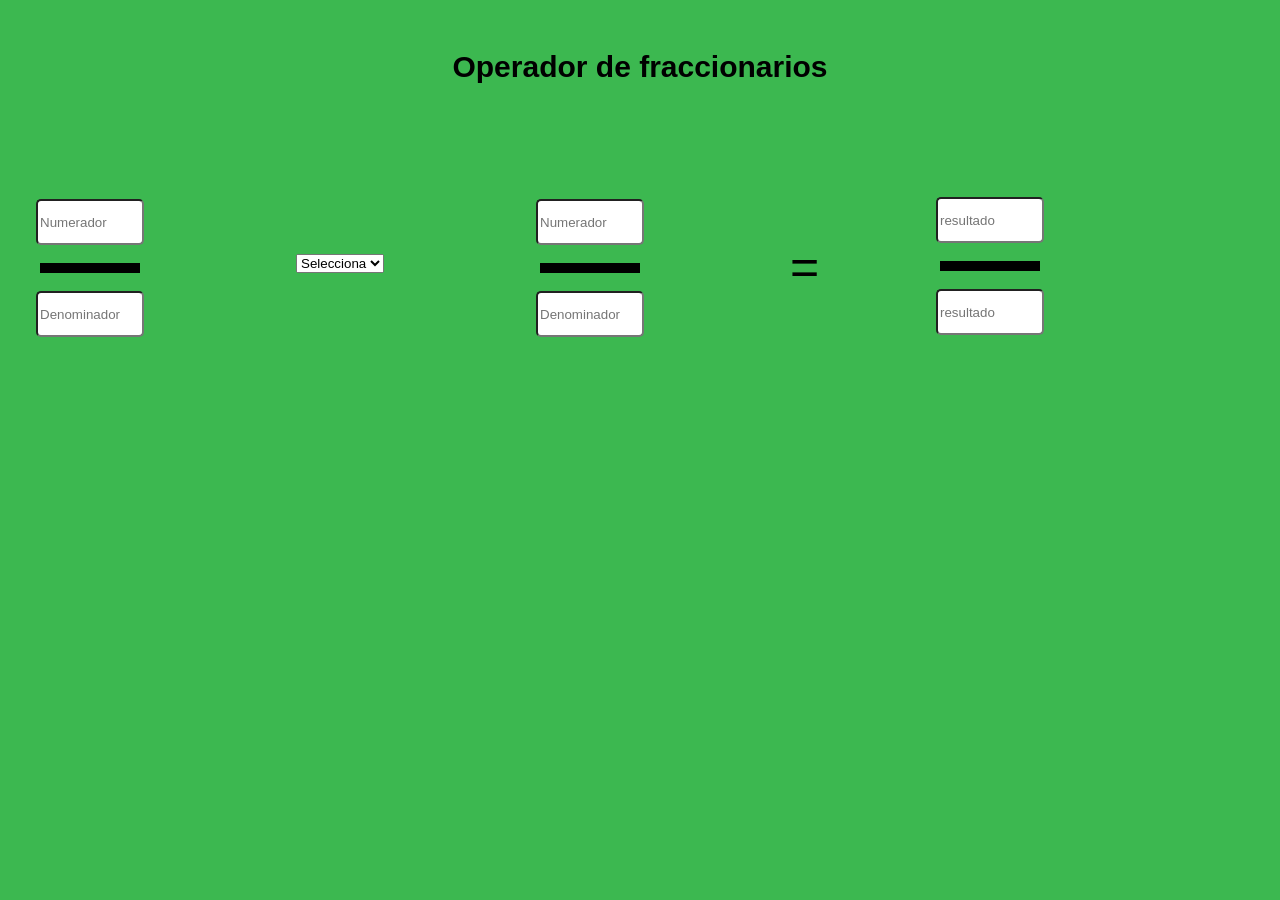
==== index.html @ b9c9398b "se agrega el proyecto o trabajo #1 de matematicas sobre la calculadora de fracciones" ====
<!DOCTYPE html>
<html lang="es">
<head>
    <meta charset="UTF-8">
    <meta name="viewport" content="width=device-width, initial-scale=1.0">
    <title>Fraccionarios</title>
    <link rel="stylesheet" href="stilo.css">
    <script src="java.js" defer></script> 
</head>
<body>

    <header id="titulo">
        <p class="letras">Operador de fraccionarios</p>
    </header>
    <br><br><br>

    <!-- Contenedor principal de la aplicación -->
    <nav class="contenedor-operacion">
       
        <!-- Fracción 1 -->
        <div class="fraccion">
            <input id="num1" class="numerador1" type="number" placeholder="Numerador"> 
            <br>
            <div class="linea-division"></div>
            <br>
            <input id="den1" class="denominador1" type="number" placeholder="Denominador">
        </div>

        <!-- Fracción 2 -->
        <div class="fraccion1">
            <input id="num2" class="numerador2" type="number" placeholder="Numerador"> 
            <br>
            <div class="linea-division"></div>
            <br>
            <input id="den2" class="denominador2" type="number" placeholder="Denominador">
        </div>

        <!-- Selector de operaciones -->
        <div class="contenedor-opciones">
            <!-- Agregamos id y el evento onchange para ejecutar la función -->
            <select id="operacion" onchange="ejecutarOperacion()">
                <option value="null">Selecciona</option>
                <option value="suma">Sumar</option>
                <option value="resta">Restar</option>
                <option value="multiplicar">Multiplicar</option>
                <option value="dividir">Dividir</option>
            </select>
        </div>

        <div class="signo">=</div>

        <!-- Cajas de resultado final -->
        <div class="fraccion2">
            <input id="resNum" class="numerador1" type="number" placeholder="resultado" readonly>
            <br>
            <div class="linea-division"></div>
            <br>
            <input id="resDen" class="denominador1" type="number" placeholder="resultado" readonly>
        </div>
        
    </nav>
    
</body>
</html>
---- stilo.css ----
body { 
    background-color: rgb(60, 184, 80); 
    font-family: Verdana, Geneva, Tahoma, sans-serif; 
    margin: 0;
    display: flex;
    flex-direction: column;
    align-items: center;
    padding: 20px;
}



/* .contenedor-operacion{
    display: flexbox;
    justify-content: center;
    align-items: center;
    flex-direction: column;

} */


.letras{
    font-size: 30px;
    font-weight: bold;
    font-family: Verdana, Geneva, Tahoma, sans-serif;
}




.fraccion{
    width: 200px;
    height:200px;
   
     display: flex;
    justify-content: center;
    align-items: center;
    flex-direction: column;
    margin-left: -200px;
   
   
}

.numerador1{
width: 100px;
height: 40px;
border-radius: 5px;
}


.linea-division{
    width: 100px;
    height: 10px;
    background-color: black;
}


.denominador1{
    width: 100px;
    height: 40px;
    border-radius: 5px;
}

.fraccion1{
     width: 200px;
    height:200px;
    
     display: flex;
    margin-left: 300px ;
    margin-top: -200px;
    justify-content: center;
    align-items: center;
    flex-direction: column;
   

}


.numerador2{
width: 100px;
height: 40px;
border-radius: 5px;
}


/* .linea-division{
    width: 100px;
    height: 10px;
    background-color: black;
} */


.denominador2{
    width: 100px;
    height: 40px;
    border-radius: 5px;
}







.contenedor-opciones{
    width: 100px;
    height: 50px;
    
    margin-top: -130px;
    margin-left: 100px;
    display: flex;
    justify-content: center;
    align-items: center;
    flex-direction: column;
}


.signo{
    font-size: 50px;
    color: black;
    margin-top: -50px;
    margin-left: 600px;
}


.fraccion2{
     width: 200px;
    height:200px;

     display: flex;
      
    margin-left: 700px ;
    margin-top: -130px;
    justify-content: center;
    align-items: center;
    flex-direction: column;
}
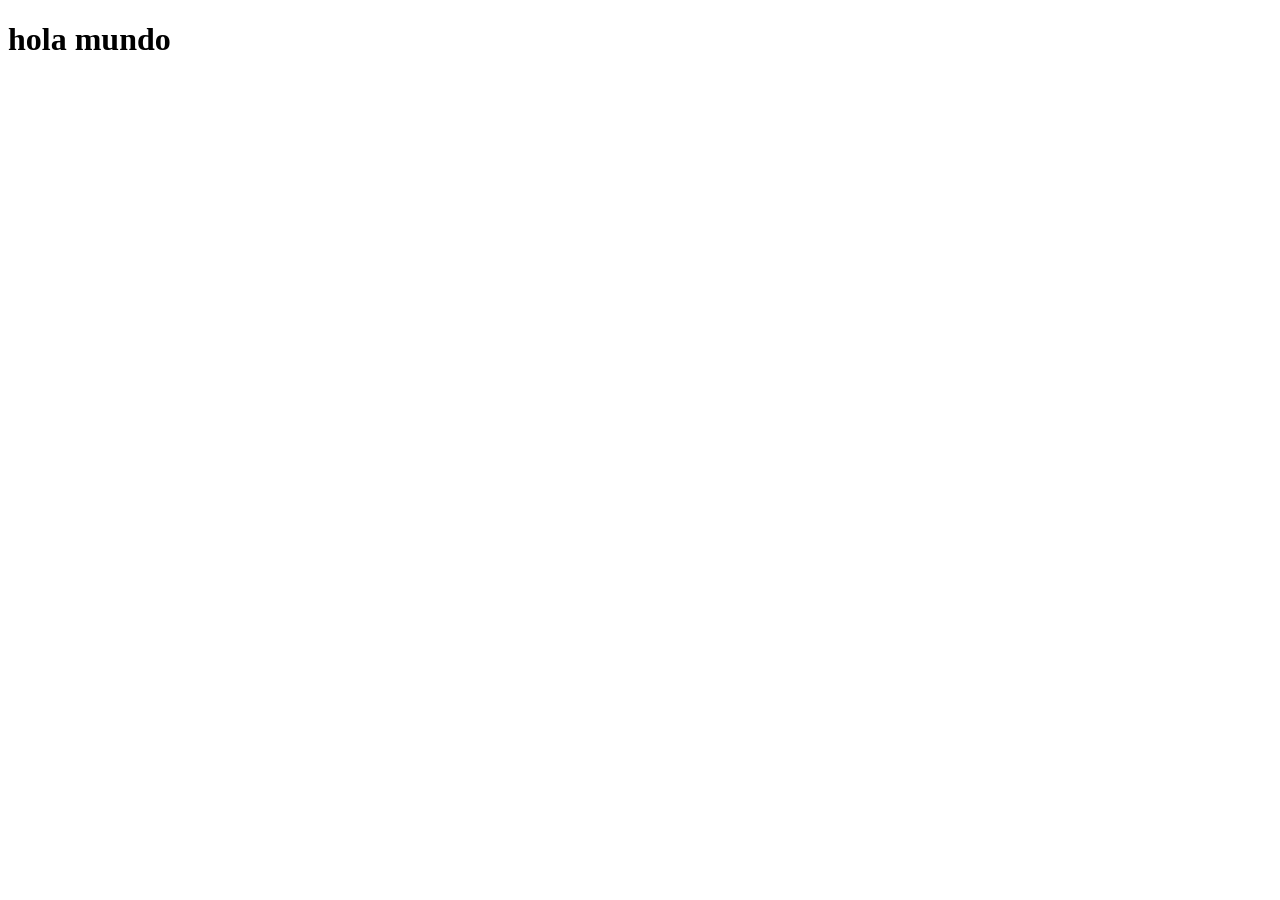
==== commit 0473de73: "hola" ====
--- a/index.html
+++ b/index.html
@@ -1,64 +1,11 @@
 <!DOCTYPE html>
-<html lang="es">
+<html lang="en">
 <head>
     <meta charset="UTF-8">
     <meta name="viewport" content="width=device-width, initial-scale=1.0">
-    <title>Fraccionarios</title>
-    <link rel="stylesheet" href="stilo.css">
-    <script src="java.js" defer></script> 
+    <title>Document</title>
 </head>
 <body>
-
-    <header id="titulo">
-        <p class="letras">Operador de fraccionarios</p>
-    </header>
-    <br><br><br>
-
-    <!-- Contenedor principal de la aplicación -->
-    <nav class="contenedor-operacion">
-       
-        <!-- Fracción 1 -->
-        <div class="fraccion">
-            <input id="num1" class="numerador1" type="number" placeholder="Numerador"> 
-            <br>
-            <div class="linea-division"></div>
-            <br>
-            <input id="den1" class="denominador1" type="number" placeholder="Denominador">
-        </div>
-
-        <!-- Fracción 2 -->
-        <div class="fraccion1">
-            <input id="num2" class="numerador2" type="number" placeholder="Numerador"> 
-            <br>
-            <div class="linea-division"></div>
-            <br>
-            <input id="den2" class="denominador2" type="number" placeholder="Denominador">
-        </div>
-
-        <!-- Selector de operaciones -->
-        <div class="contenedor-opciones">
-            <!-- Agregamos id y el evento onchange para ejecutar la función -->
-            <select id="operacion" onchange="ejecutarOperacion()">
-                <option value="null">Selecciona</option>
-                <option value="suma">Sumar</option>
-                <option value="resta">Restar</option>
-                <option value="multiplicar">Multiplicar</option>
-                <option value="dividir">Dividir</option>
-            </select>
-        </div>
-
-        <div class="signo">=</div>
-
-        <!-- Cajas de resultado final -->
-        <div class="fraccion2">
-            <input id="resNum" class="numerador1" type="number" placeholder="resultado" readonly>
-            <br>
-            <div class="linea-division"></div>
-            <br>
-            <input id="resDen" class="denominador1" type="number" placeholder="resultado" readonly>
-        </div>
-        
-    </nav>
-    
+    <h1>hola mundo</h1>
 </body>
-</html>
+</html>
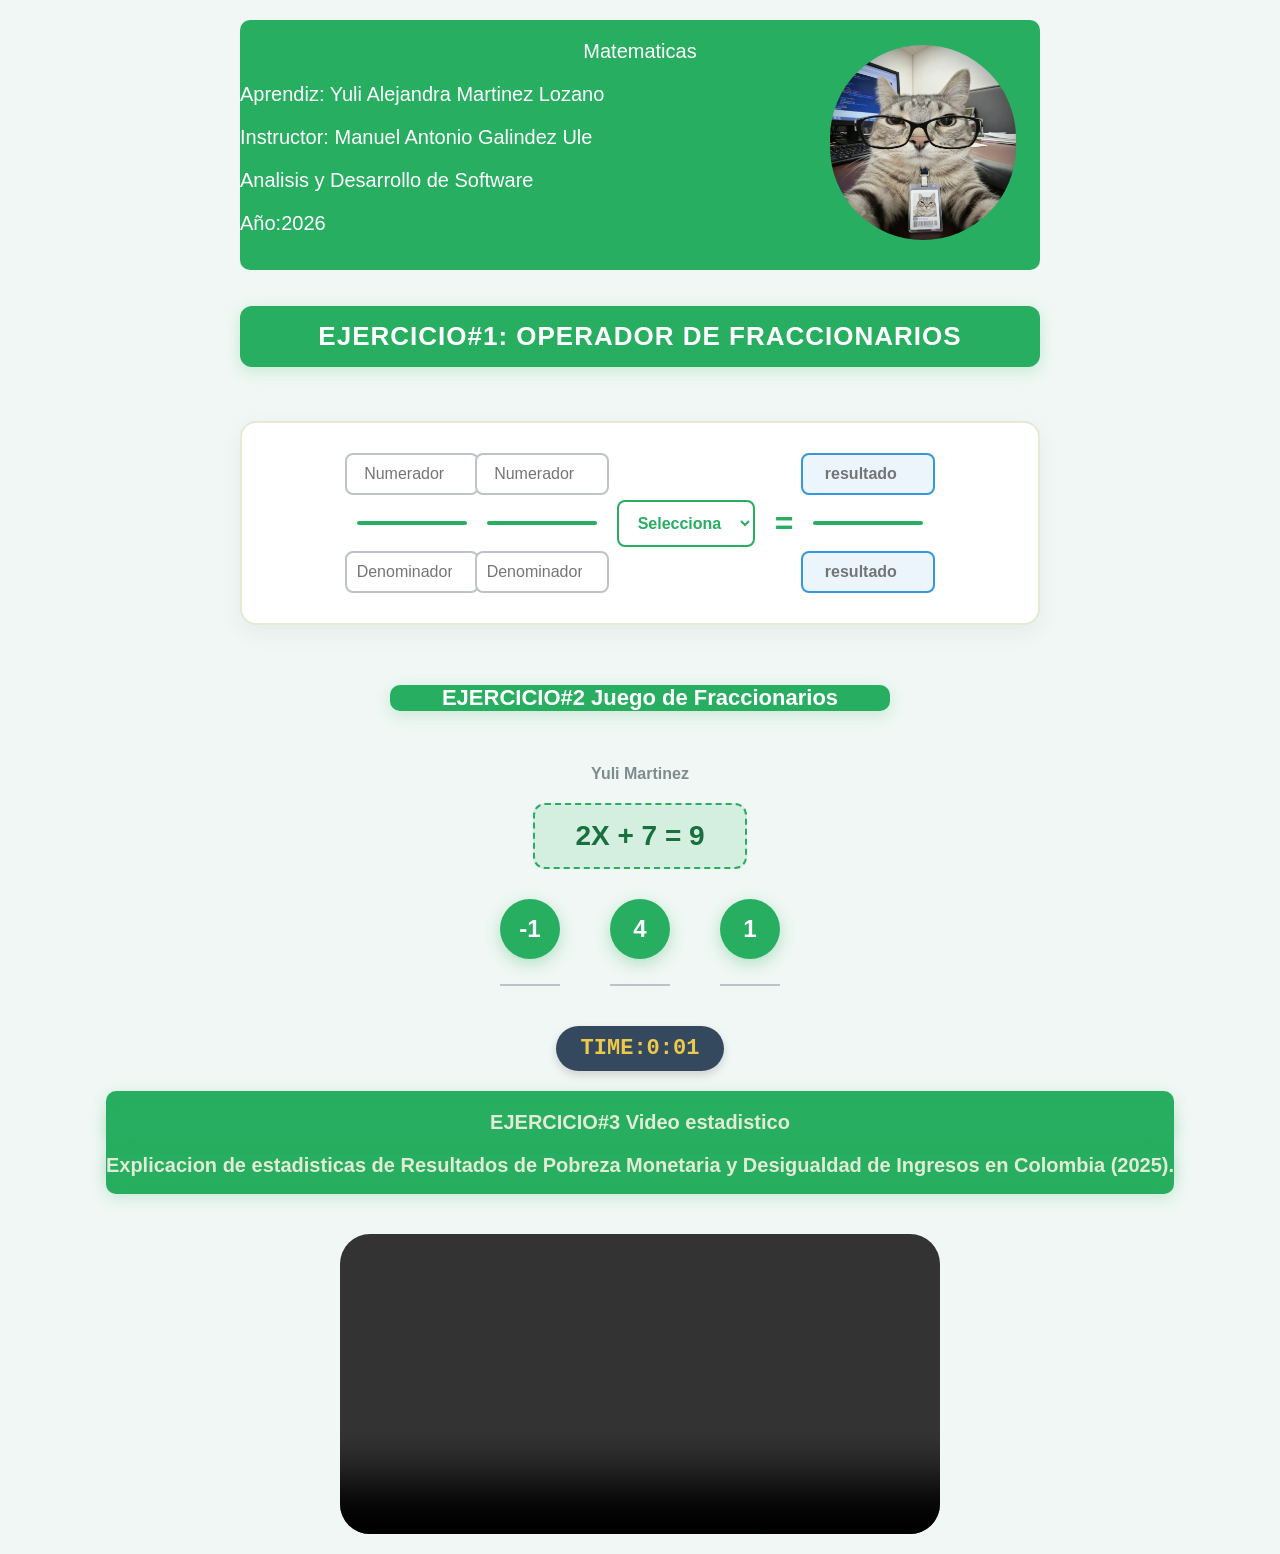
==== commit bced143a: "Cambios" ====
--- a/index.html
+++ b/index.html
@@ -3,9 +3,116 @@
 <head>
     <meta charset="UTF-8">
     <meta name="viewport" content="width=device-width, initial-scale=1.0">
-    <title>Document</title>
+    <title>Matematicas</title>
+    <link rel="stylesheet" href="style.css">
+    <script src="java.js"></script>
 </head>
 <body>
-    <h1>hola mundo</h1>
+
+    <nav id="auto">
+       <center><p>Matematicas</p></center>
+        <p>Aprendiz: Yuli Alejandra Martinez Lozano</p>
+        <p>Instructor: Manuel Antonio Galindez Ule</p>
+        <p>Analisis y Desarrollo de Software</p>
+        <p>Año:2026</p>
+        <nav class="foto"><img src="img/gato.jpg" alt="foto de perfil" class="gatito"></nav>
+    </nav>
+
+    <br><br>
+
+
+    <header id="titulo">
+        <p class="letras">Ejercicio#1: Operador de fraccionarios</p>
+    </header>
+    <br><br><br>
+
+    <!-- Contenedor principal de la aplicación -->
+    <nav class="contenedor-operacion">
+       
+        <!-- Fracción 1 -->
+        <div class="fraccion">
+            <input id="num1" class="numerador1" type="number" placeholder="Numerador"> 
+            <br>
+            <div class="linea-division"></div>
+            <br>
+            <input id="den1" class="denominador1" type="number" placeholder="Denominador">
+        </div>
+
+        <!-- Fracción 2 -->
+        <div class="fraccion1">
+            <input id="num2" class="numerador2" type="number" placeholder="Numerador"> 
+            <br>
+            <div class="linea-division"></div>
+            <br>
+            <input id="den2" class="denominador2" type="number" placeholder="Denominador">
+        </div>
+
+        <!-- Selector de operaciones -->
+        <div class="contenedor-opciones">
+            <!-- Agregamos id y el evento onchange para ejecutar la función -->
+            <select id="operacion" onchange="ejecutarOperacion()">
+                <option value="null">Selecciona</option>
+                <option value="suma">Sumar</option>
+                <option value="resta">Restar</option>
+                <option value="multiplicar">Multiplicar</option>
+                <option value="dividir">Dividir</option>
+            </select>
+        </div>
+
+        <div class="signo">=</div>
+
+        <!-- Cajas de resultado final -->
+        <div class="fraccion2">
+            <input id="resNum" class="numerador1" type="number" placeholder="resultado" readonly>
+            <br>
+            <div class="linea-division"></div>
+            <br>
+            <input id="resDen" class="denominador1" type="number" placeholder="resultado" readonly>
+        </div>
+        
+    </nav>
+
+    
+
+
+    <div id="contenedor1">
+        <h2>EJERCICIO#2 Juego de Fraccionarios</h2>
+        
+  
+    </div>
+
+    <div class="content2"><h3>Yuli Martinez</h3></div>
+
+    <div class="content3">29 + 56x = 9 + 12x</div>
+   
+   <div id="content4">
+    <div class="circle">A</div>
+    <div class="circle1">B</div>
+    <div class="circle2">C</div>
+</div>
+
+<div id="content5">
+    <div class="square"></div>
+    <div class="square1"></div>
+    <div class="square2"></div>
+</div>
+
+<div id="time">TIME:0:00</div>
+
+
+<nav class="testo">
+    <h1>EJERCICIO#3 Video estadistico</h1>
+    <h2>Explicacion de estadisticas de Resultados de Pobreza Monetaria y Desigualdad de Ingresos en Colombia (2025). </h2> </nav>
+
+<div class="contenedor-video">
+ 
+    <video src="img/Video.mp4" controls width="1000" height="500">
+          
+    </video>
+</div>
+
+ 
+
+    
 </body>
 </html>
--- a/style.css
+++ b/style.css
@@ -0,0 +1,268 @@
+/* --- CONFIGURACIÓN GENERAL Y FONDO --- */
+body {
+    font-family: 'Segoe UI', Tahoma, Geneva, Verdana, sans-serif;
+    background-color: #f0f7f4; /* Fondo verde grisáceo muy claro y limpio */
+    margin: 0;
+    padding: 20px;
+    display: flex;
+    flex-direction: column;
+    align-items: center;
+    color: #2c3e50;
+}
+
+
+
+
+#auto{
+    width: 800px;
+    height: 250px;
+    background-color: #27ae60;
+    font-size: 20px;
+    border-radius: 10px;
+    color: white;
+    font-family: 'Franklin Gothic Medium', 'Arial Narrow', Arial, sans-serif;
+}
+
+
+
+.foto{
+    width: 150px;
+    height: 150px;
+    /* background-color: #09130d; */
+    margin-top: -170px;
+    margin-left: 590px;
+    border-radius: 80px;
+}
+
+.gatito{
+    max-width: 130%;
+    max-height: 130%;
+    border-radius: 100px;
+    margin-top: -40px;
+}
+
+
+/* --- ENCABEZADO --- */
+#titulo {
+    background-color: #27ae60; /* Verde esmeralda */
+    color: white;
+    width: 100%;
+    max-width: 800px;
+    text-align: center;
+    padding: 15px 0;
+    border-radius: 12px;
+    box-shadow: 0 4px 15px rgba(39, 174, 96, 0.2);
+}
+
+.letras {
+    font-size: 26px;
+    font-weight: bold;
+    margin: 0;
+    text-transform: uppercase;
+    letter-spacing: 1px;
+}
+
+/* --- CONTENEDOR 1: OPERADOR DE FRACCIONARIOS --- */
+.contenedor-operacion {
+    background-color: white;
+    border: 2px solid #e2ebd5;
+    border-radius: 16px;
+    padding: 30px;
+    display: flex;
+    align-items: center;
+    justify-content: center;
+    gap: 20px;
+    max-width: 800px;
+    width: 100%;
+    box-shadow: 0 8px 24px rgba(0, 0, 0, 0.05);
+    box-sizing: border-box;
+}
+
+/* Estilo para las fracciones */
+.fraccion, .fraccion1, .fraccion2 {
+    display: flex;
+    flex-direction: column;
+    align-items: center;
+    width: 110px;
+}
+
+/* Inputs de las fracciones */
+.contenedor-operacion input[type="number"] {
+    width: 100%;
+    padding: 10px;
+    font-size: 16px;
+    text-align: center;
+    border: 2px solid #bdc3c7;
+    border-radius: 8px;
+    outline: none;
+    transition: all 0.3s ease;
+}
+
+.contenedor-operacion input[type="number"]:focus {
+    border-color: #2ecc71; /* Brillo verde al escribir */
+    box-shadow: 0 0 8px rgba(46, 204, 113, 0.3);
+}
+
+/* Inputs de resultado (deshabilitados) */
+.contenedor-operacion input[readonly] {
+    background-color: #ebf5fb;
+    border-color: #3498db;
+    font-weight: bold;
+    color: #2c3e50;
+}
+
+/* Línea divisoria de la fracción */
+.linea-division {
+    width: 100%;
+    height: 4px;
+    background-color: #27ae60;
+    border-radius: 2px;
+    margin: 8px 0;
+}
+
+/* Selector de operaciones Dropdown */
+#operacion {
+    padding: 12px 15px;
+    font-size: 16px;
+    border: 2px solid #27ae60;
+    border-radius: 8px;
+    background-color: white;
+    color: #27ae60;
+    font-weight: bold;
+    cursor: pointer;
+    outline: none;
+}
+
+#operacion:hover {
+    background-color: #27ae60;
+    color: white;
+}
+
+/* Signo Igual (=) */
+.signo {
+    font-size: 32px;
+    font-weight: bold;
+    color: #27ae60;
+}
+
+/* --- CONTENEDOR 2: SECCIÓN DE TRIVIA / EJERCICIO --- */
+#contenedor1 {
+    width: 500px;
+    height: 100px;
+    margin-top: 40px;
+    text-align: center;
+}
+
+#contenedor1 h2 {
+    color: white; /* Verde oscuro */
+    font-size: 22px;
+    margin-bottom: 5px;
+}
+
+.content2 h3 {
+    color: #7f8c8d;
+    margin: 0 0 20px 0;
+    font-size: 16px;
+}
+
+/* La ecuación matemática */
+.content3 {
+    background-color: #d4efdf; /* Fondo verde menta suave */
+    color: #196f3d;
+    font-size: 28px;
+    font-weight: bold;
+    padding: 15px 40px;
+    border-radius: 12px;
+    border: 2px dashed #27ae60;
+    margin-bottom: 30px;
+    display: inline-block;
+}
+
+/* --- BOTONES DE LETRAS (A, B, C) --- */
+#content4 {
+    display: flex;
+    justify-content: center;
+    gap: 50px;
+    margin-bottom: 15px;
+}
+
+.circle, .circle1, .circle2 {
+    width: 60px;
+    height: 60px;
+    background-color: #27ae60;
+    color: white;
+    border-radius: 50%;
+    font-size: 24px;
+    font-weight: bold;
+    display: flex;
+    align-items: center;
+    justify-content: center;
+    cursor: pointer;
+    box-shadow: 0 5px 15px rgba(39, 174, 96, 0.3);
+    transition: all 0.2s ease;
+}
+
+.circle:hover, .circle1:hover, .circle2:hover {
+    transform: translateY(-5px);
+    background-color: #219653; /* Verde un poco más oscuro al pasar el mouse */
+    box-shadow: 0 8px 20px rgba(33, 150, 83, 0.4);
+}
+
+/* --- CUADRADOS DE LOS NÚMEROS --- */
+#content5 {
+    display: flex;
+    justify-content: center;
+    gap: 50px;
+    margin-bottom: 40px;
+}
+
+.square, .square1, .square2 {
+    width: 60px;
+    text-align: center;
+    font-size: 20px;
+    font-weight: bold;
+    color: #2c3e50;
+    padding: 5px 0;
+    border-bottom: 2px solid #bdc3c7; /* Línea sutil decorativa bajo el número */
+}
+
+/* --- CRONÓMETRO TIME --- */
+#time {
+    background-color: #34495e;
+    color: #ecc94b; /* Texto amarillo para que resalte como marcador */
+    font-family: 'Courier New', Courier, monospace;
+    font-size: 22px;
+    font-weight: bold;
+    padding: 10px 25px;
+    border-radius: 30px;
+    box-shadow: 0 4px 10px rgba(0,0,0,0.15);
+    display: inline-block;
+}
+
+
+.contenedor-video {
+    display: flex;
+    justify-content: center;
+    max-width: 600px;       /* Evita que el video se estire gigante en PC */
+    width: 100%;            /* Se adapta perfectamente a pantallas de celular */
+    margin: 40px auto 0 auto; /* Centra el bloque completo y da espacio arriba */
+    border-radius: 30px;
+    overflow: hidden;       /* ¡Obligatorio! Si no lo pones, el video se sale de las esquinas redondas */
+}
+
+/* Aplica esto también para que el video use todo el espacio del contenedor */
+.contenedor-video video, 
+.contenedor-video iframe {
+    width: 100%;
+    height: auto;
+}
+
+.testo, h1 , h2{
+    background-color: #27ae60;
+    border-radius: 10px;
+    color: #e2ebd5;
+    text-align: center;
+    font-size: 20px;
+    margin-top: 20px;
+      box-shadow: 0 4px 15px rgba(39, 174, 96, 0.2);
+}
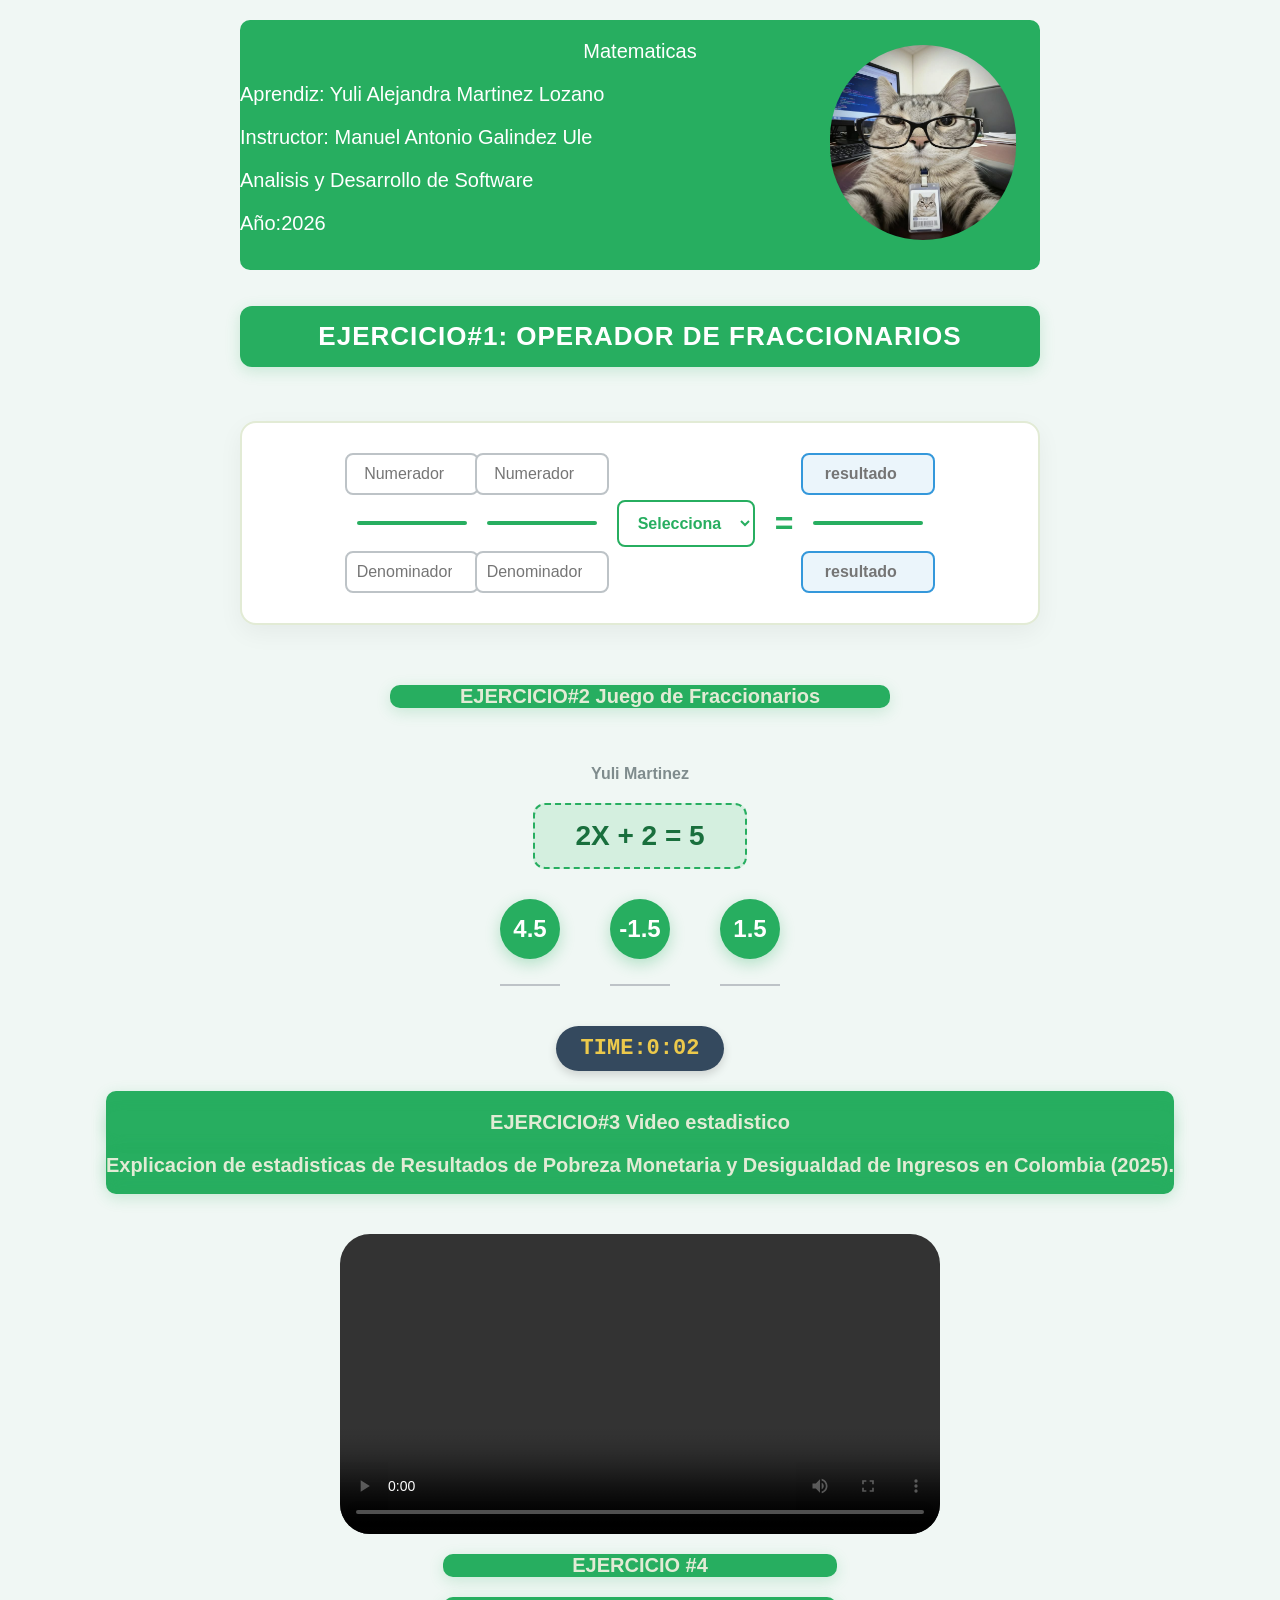
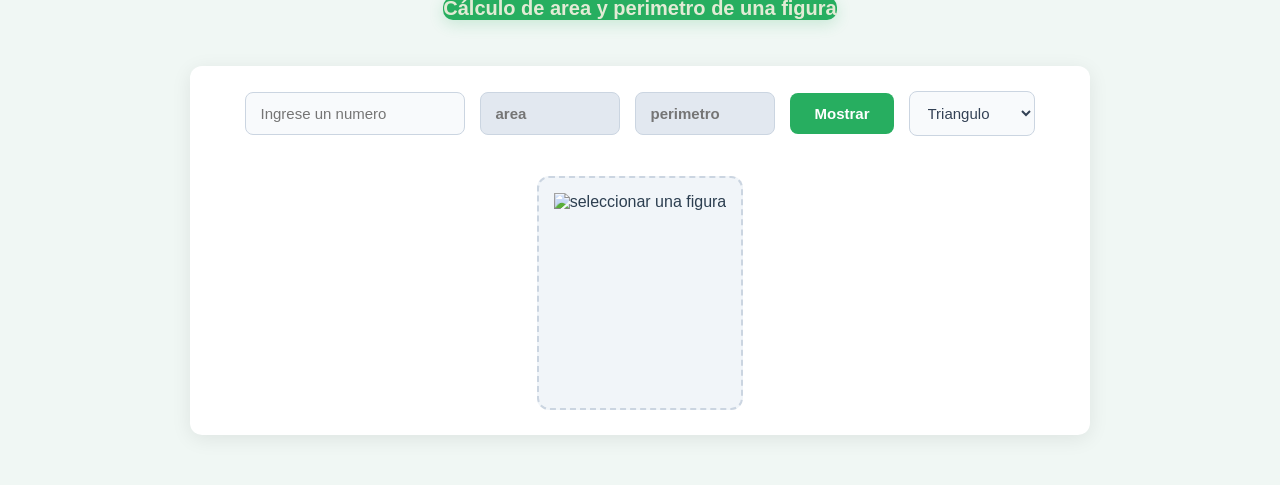
==== commit 6adffa38: "ejercicio #4" ====
--- a/index.html
+++ b/index.html
@@ -76,7 +76,7 @@
 
 
     <div id="contenedor1">
-        <h2>EJERCICIO#2 Juego de Fraccionarios</h2>
+        <h1>EJERCICIO#2 Juego de Fraccionarios</h1>
         
   
     </div>
@@ -111,6 +111,30 @@
     </video>
 </div>
 
+<div class="ultimun">
+    <h1>EJERCICIO #4</h1>
+    <h2>Cálculo de area y perimetro de una figura</h2>
+</div>
+
+<nav class="figuras">
+    <input type="number" class="uno" placeholder="Ingrese un numero">
+    <input type="number" class="dos" placeholder="area">
+    <input type="number" class="tres" placeholder="perimetro">
+
+    <button class="boton10" onclick="cambiarFigura()">Mostrar</button>
+
+    <select class="figure" id="miLista" onchange="cambiarImagen()">
+        <option value="Tr">Triangulo</option>
+        <option value="Rec">Rectangulo</option>
+        <option value="Cu">Cuadrado</option>
+
+    </select>
+
+    <div class="mostrar">
+        <img id="imagenMost" src="" alt="seleccionar una figura" >
+
+    </div>
+</nav>
  
 
     
--- a/style.css
+++ b/style.css
@@ -265,4 +265,111 @@
     font-size: 20px;
     margin-top: 20px;
       box-shadow: 0 4px 15px rgba(39, 174, 96, 0.2);
-}+
+
+
+
+.ultimun{
+    width: 400px;
+    height: auto;
+    background-color: #27ae60;
+}
+
+
+
+}
+
+/* 1. Contenedor principal: los alinea en fila y les da espacio */
+.figuras {
+    display: flex;
+    flex-wrap: wrap; /* Permite que se adapte si la pantalla es pequeña */
+    align-items: center;
+    justify-content: center;
+    gap: 15px; /* Separación perfecta y uniforme entre elementos */
+    background-color: #ffffff;
+    padding: 25px;
+    border-radius: 12px;
+    max-width: 850px;
+    margin: 30px auto;
+    box-shadow: 0 4px 20px rgba(0, 0, 0, 0.08);
+    font-family: 'Segoe UI', Roboto, sans-serif;
+}
+
+/* 2. Estilo unificado para los inputs y el select */
+.figuras input, 
+.figuras select {
+    padding: 12px 14px;
+    font-size: 15px;
+    border: 1px solid #cbd5e1;
+    border-radius: 8px;
+    outline: none;
+    background-color: #f8fafc;
+    color: #334155;
+    transition: all 0.3s ease;
+}
+
+/* El primer input es para escribir, resalta al hacer clic */
+.figuras .uno:focus, 
+.figuras select:focus {
+    border-color: #3b82f6;
+    background-color: #ffffff;
+    box-shadow: 0 0 0 3px rgba(59, 130, 246, 0.2);
+}
+
+/* Los inputs de área y perímetro son solo para mostrar resultados */
+.figuras .dos, 
+.figuras .tres {
+    background-color: #e2e8f0;
+    font-weight: bold;
+    color: #1e293b;
+    cursor: not-allowed; /* Muestra que no se puede editar */
+    width: 110px; /* Tamaño ideal para respuestas numéricas */
+}
+
+/* 3. Botón de acción llamativo */
+.figuras .boton10 {
+    padding: 12px 24px;
+    font-size: 15px;
+    font-weight: 600;
+    color: #ffffff;
+    background-color: #27ae60; /* Verde esmeralda moderno */
+    border: none;
+    border-radius: 8px;
+    cursor: pointer;
+    transition: background-color 0.2s ease, transform 0.1s ease;
+}
+
+.figuras .boton10:hover {
+    background-color: #059669;
+}
+
+.figuras .boton10:active {
+    transform: scale(0.96);
+}
+
+/* 4. El contenedor donde aparece la figura (Abajo y centrado) */
+.figuras .mostrar {
+    width: 100%; /* Forzar a que se ponga abajo de la fila */
+    display: flex;
+    justify-content: center;
+    margin-top: 25px;
+}
+
+/* Estilo para la imagen */
+#imagenMost {
+    max-width: 200px;
+    height: 200px;
+    object-fit: contain; /* Evita que la figura se deforme o estire */
+    background-color: #f1f5f9;
+    border: 2px dashed #cbd5e1; /* Un lindo borde punteado de guía */
+    border-radius: 12px;
+    padding: 15px;
+    transition: all 0.3s ease;
+}
+
+/* Si la imagen ya cargó una ruta real, le quitamos el borde punteado */
+#imagenMost[src*="http"], #imagenMost[src*=".png"], #imagenMost[src*=".jpg"] {
+    border: 1px solid #e2e8f0;
+    background-color: #ffffff;
+    box-shadow: 0 4px 12px rgba(0, 0, 0, 0.05);
+}
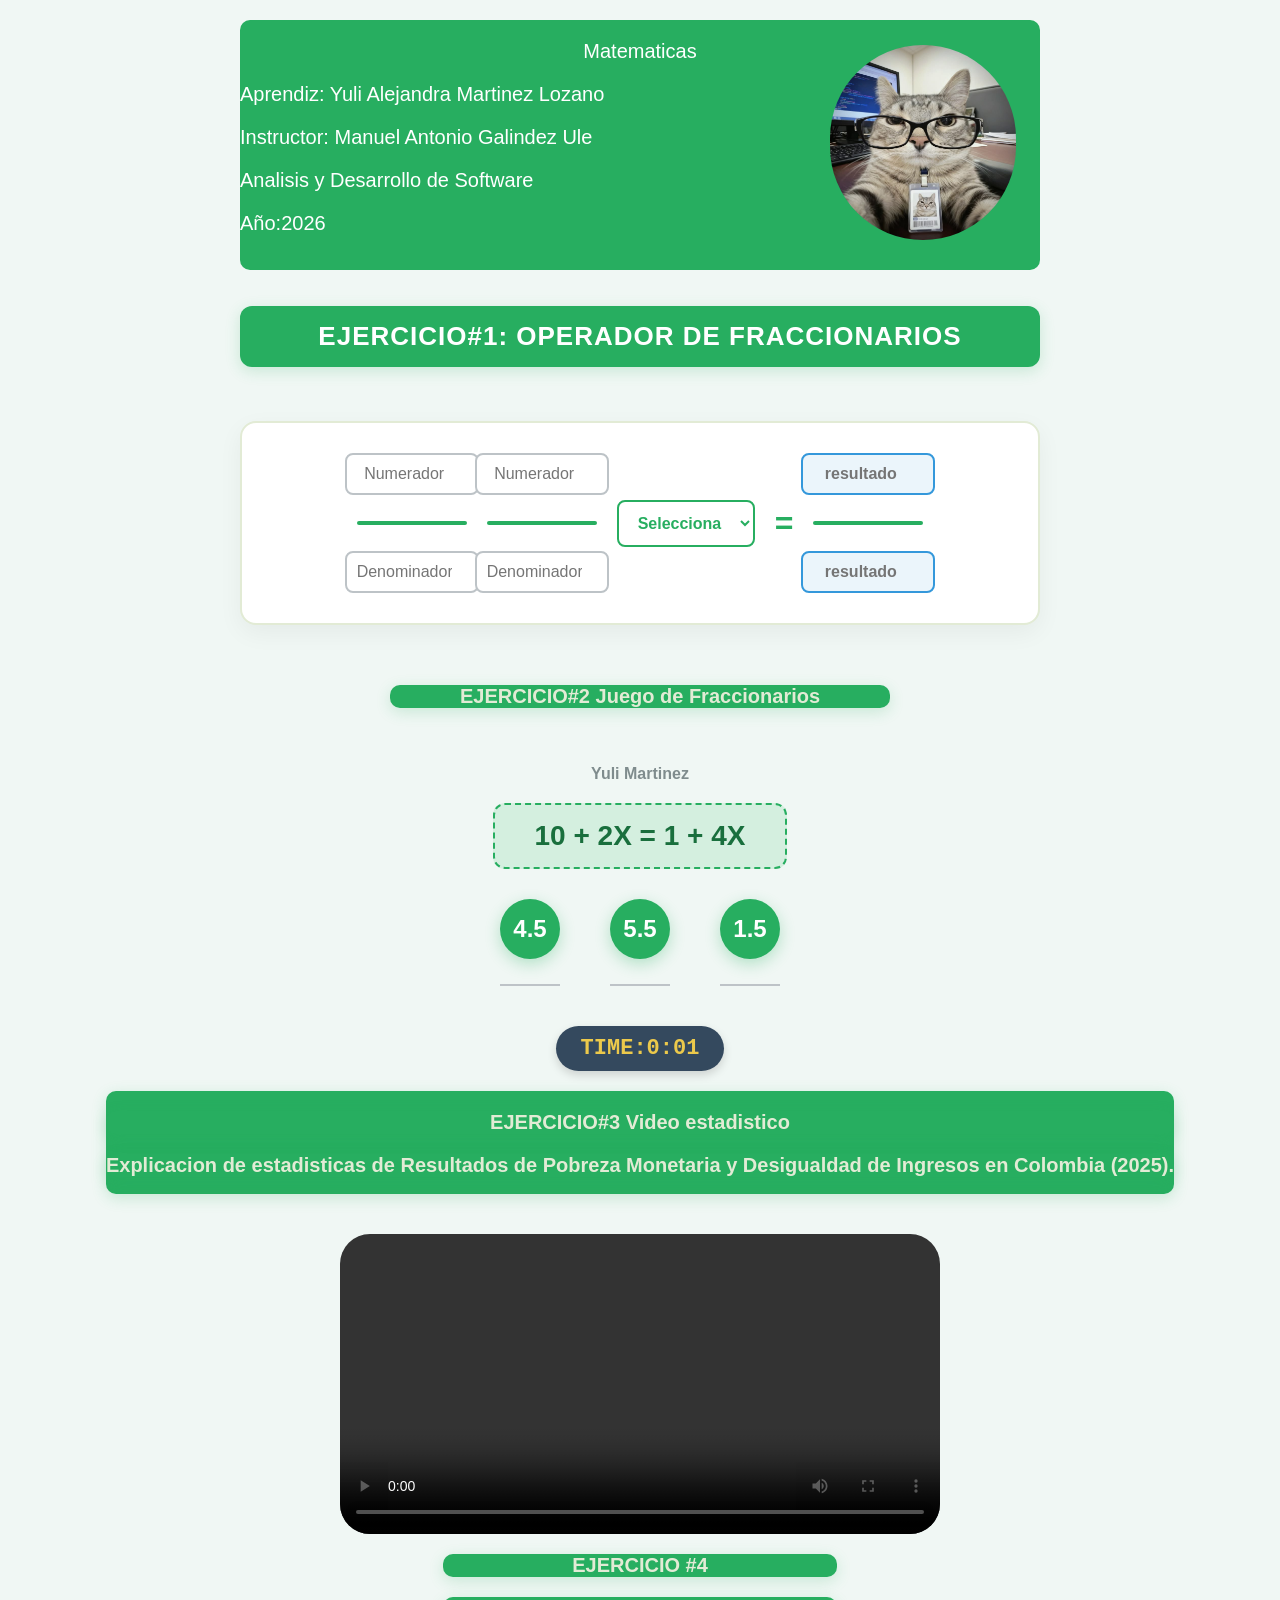
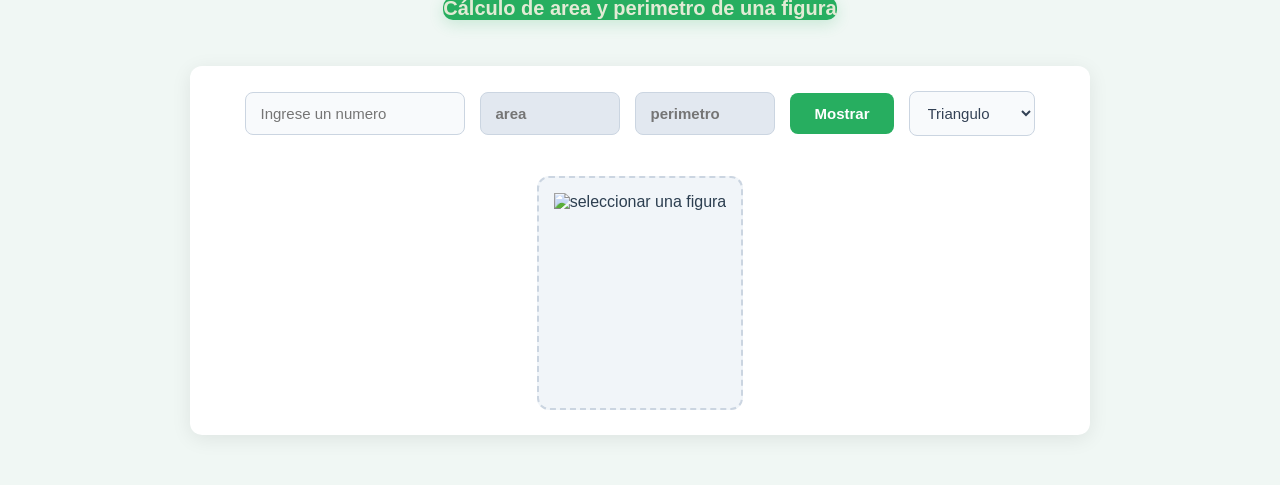
==== commit aaf44320: "agregue las ultimas figuras" ====
--- a/index.html
+++ b/index.html
@@ -127,6 +127,9 @@
         <option value="Tr">Triangulo</option>
         <option value="Rec">Rectangulo</option>
         <option value="Cu">Cuadrado</option>
+        <option value="Pent">Pentagono</option>
+        <option value="Hexa">Hexagono</option>
+        <option value="Octa">Octagono</option>
 
     </select>
 
